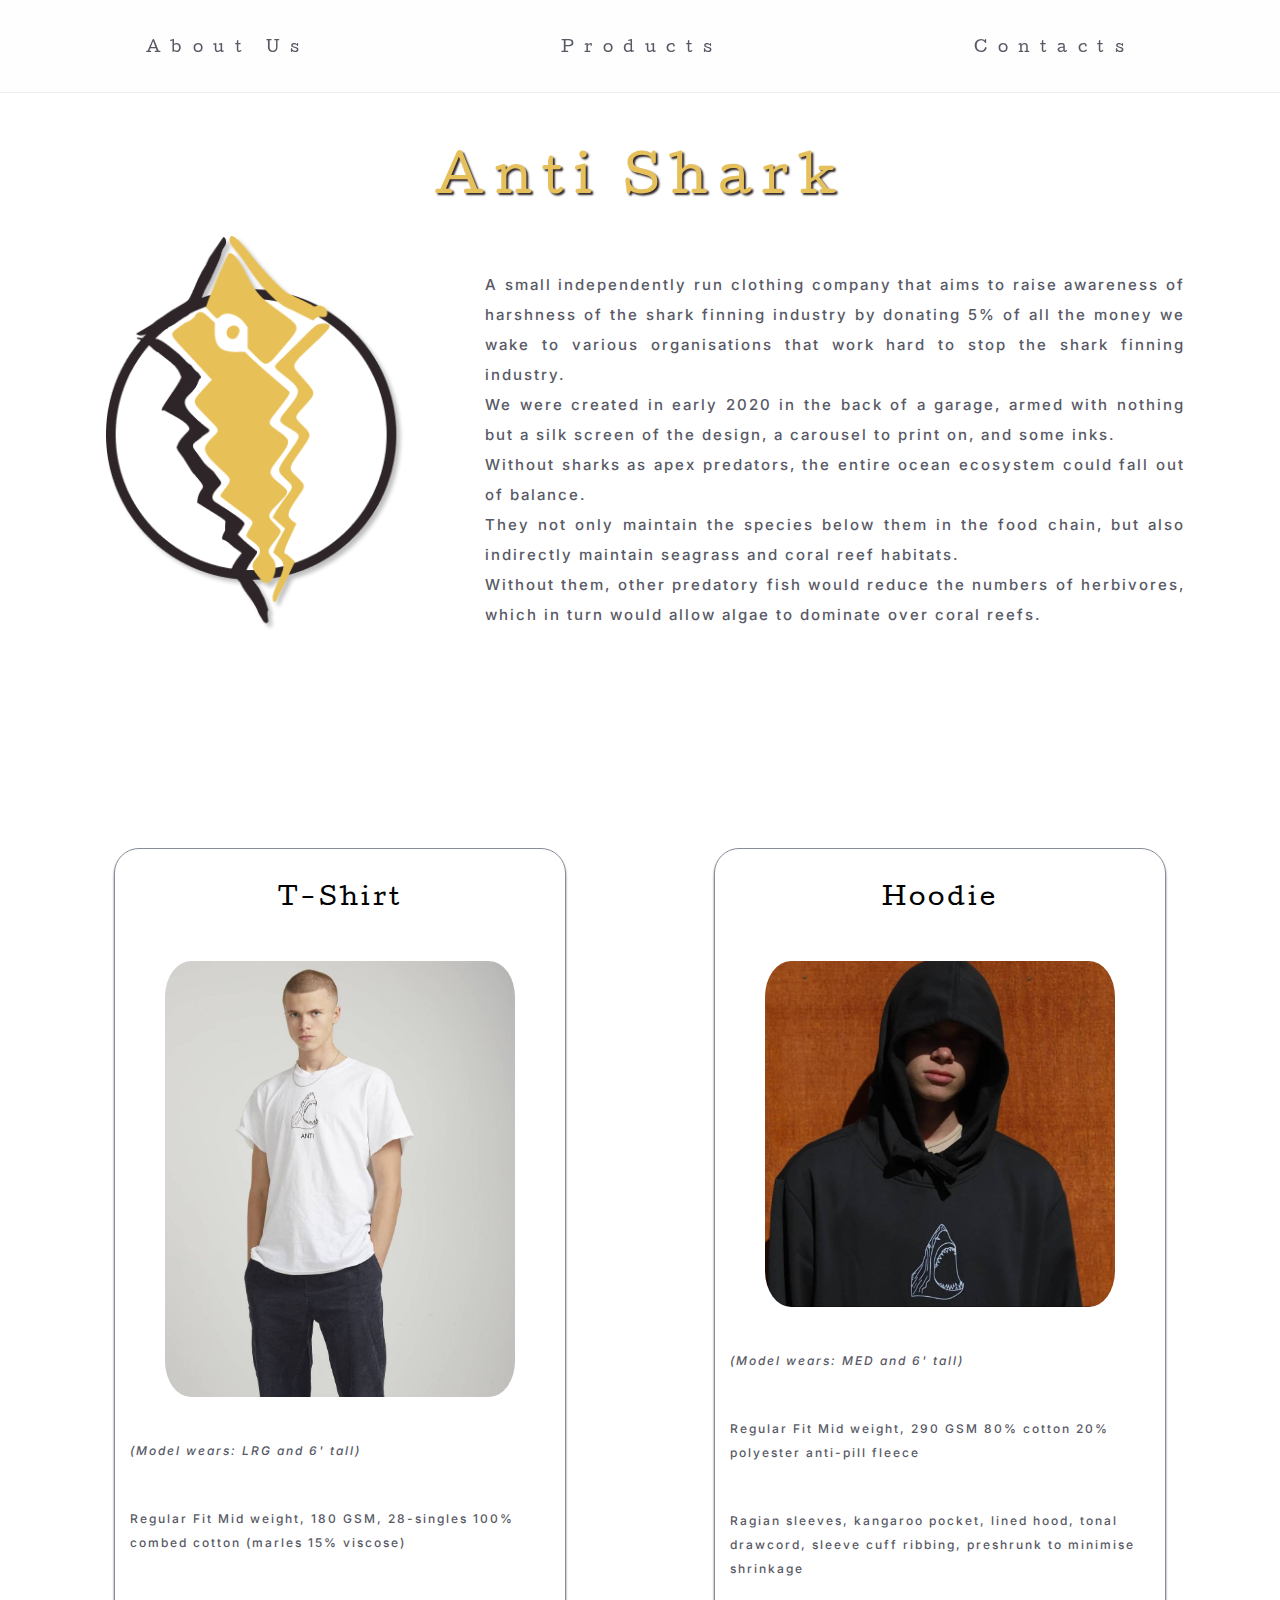
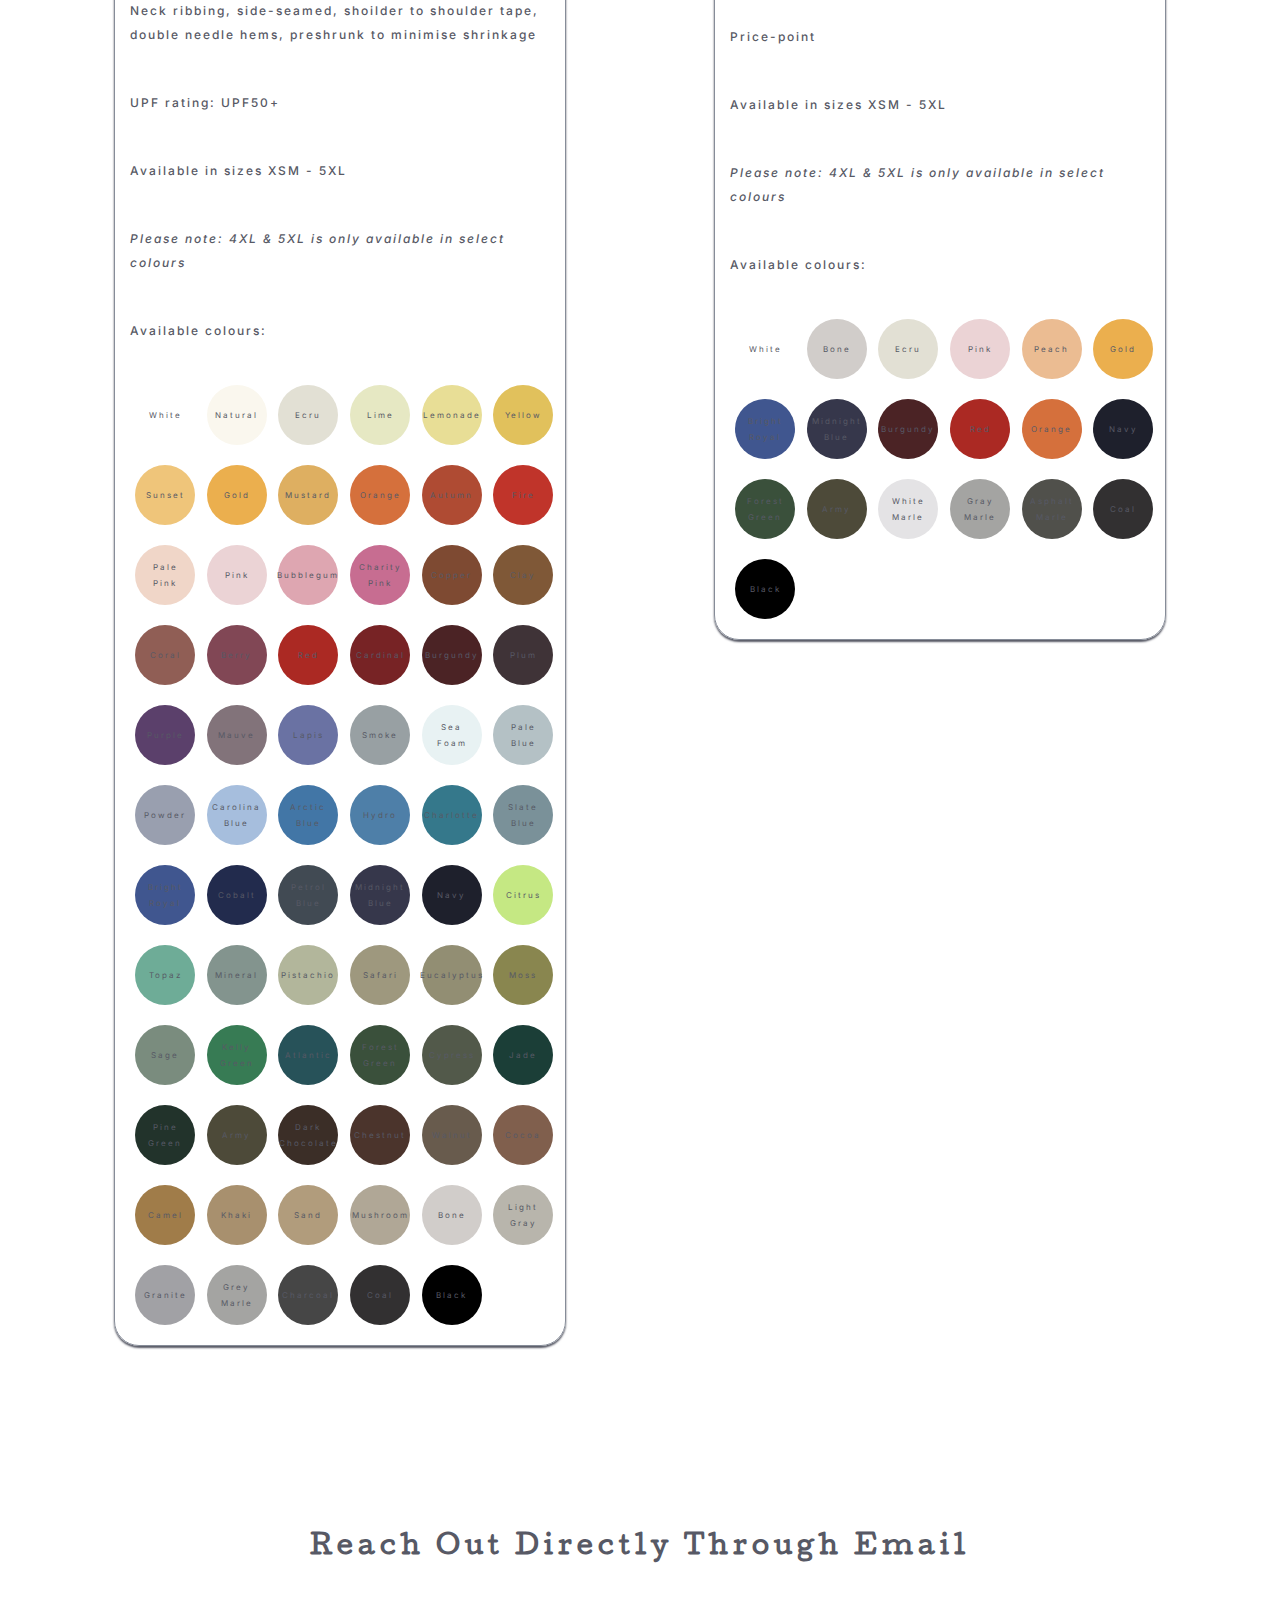
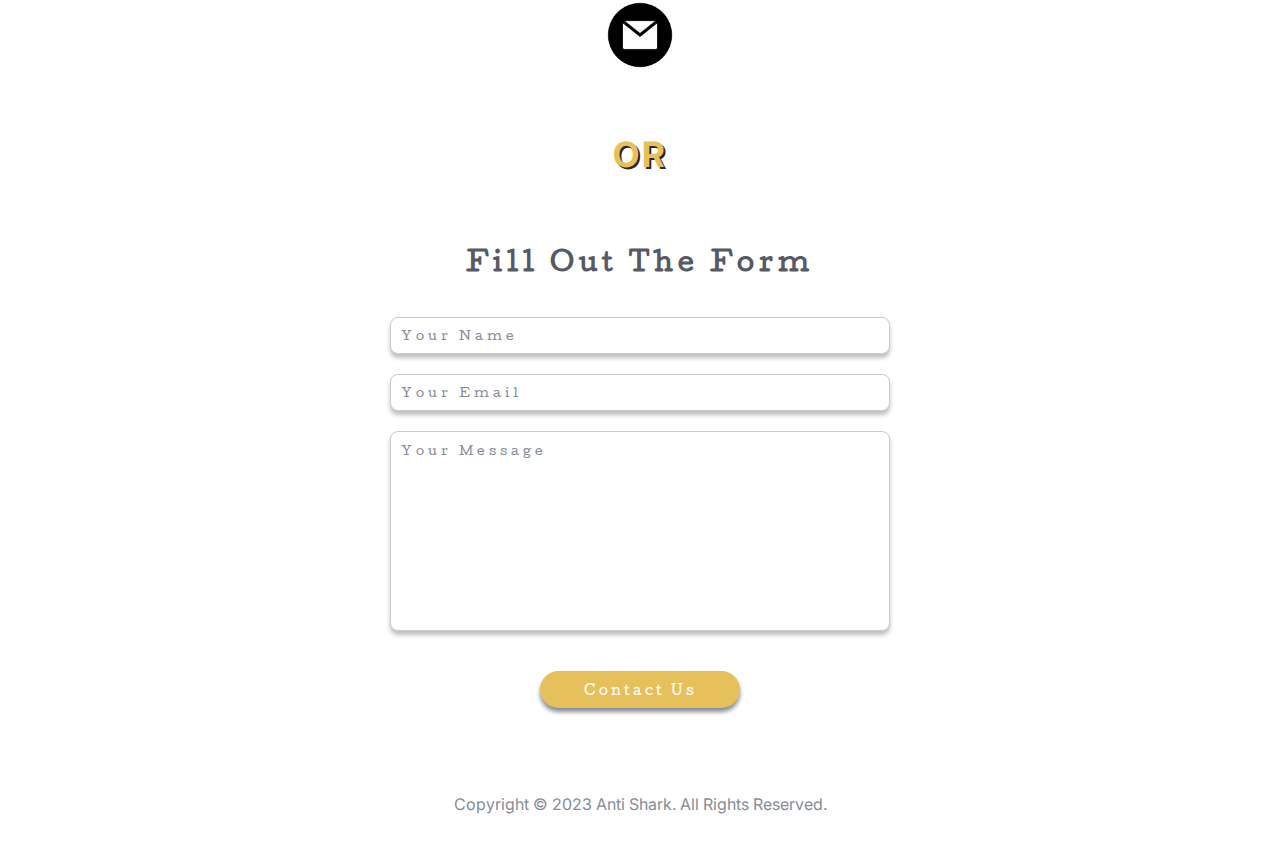
==== index.html @ c97dfd53 "rename" ====
<!DOCTYPE html>
<html lang="en">
<head>
    <meta charset="UTF-8">
    <meta name="viewport" content="width=device-width, initial-scale=1.0">
    <title>Landing</title> <!-- This name will appear as the name of the windiw/tab when the site is open-->
    <link rel="stylesheet" href="style.css">
    <link rel="stylesheet" href="mediaqueries.css">
</head>
<body>

    <nav id="nav">
        <ul class="nav-links">
            <li><a href="#about" class="about">About Us</a></li>
            <li><a href="#products" class="products">Products</a></li>
            <li><a href="#contacts" class="contacts">Contacts</a></li>
        </ul>
    </nav>
    <!-- About Section -->
    <section id="about">
        <h2>Anti Shark</h2>

        <div class="info-form">            
            <div class="logo"><img src="./assets/logo.png" alt="Logo image"></div>
            <!-- Replace the placeholder text in <p> with your text as needed -->
            <p> 
                A small independently run clothing company that aims to raise awareness of harshness of the shark finning industry by donating 5% of all the money we wake to various organisations that work hard to stop the shark finning industry.
                We were created in early 2020 in the back of a garage, armed with nothing but a silk screen of the design, a carousel to print on, and some inks.                
                Without sharks as apex predators, the entire ocean ecosystem could fall out of balance. 
                They not only maintain the species below them in the food chain, but also indirectly maintain seagrass and coral reef habitats.
                Without them, other predatory fish would reduce the numbers of herbivores, which in turn would allow algae to dominate over coral reefs.
            </p>
        </div>
    <!-- Products Section -->
    </section>
    <section id="products">
        <div class="product-form">
            <h2>T-Shirt</h2>
            <div class="image">
                <img src="/assets/t-shirt_model.jpg" alt="T-Short Model">
            </div>
                <p class="note">
                    (Model wears: LRG and 6' tall)
                </p>
                <p>
                    Regular Fit
                    Mid weight, 180 GSM, 28-singles
                    100% combed cotton (marles 15% viscose)
                </p>
                <p>
                    Neck ribbing, side-seamed, shoilder to shoulder tape,
                    double needle hems, preshrunk to minimise shrinkage
                </p>
                <p>
                    UPF rating: UPF50+
                </p>
                <p>
                    Available in sizes XSM - 5XL
                </p>
                <p class="note">
                    Please note: 4XL & 5XL is only available in select colours
                </p>
                <p>
                    Available colours:
                </p>
                <div class="color-palette">
                    <div class="color" style="--color: #FFFFFF;"><p>White</p></div>
                    <div class="color" style="--color: #FAF7EE;"><p>Natural</p></div>
                    <div class="color" style="--color: #E2E0D4;"><p>Ecru</p></div>
                    <div class="color" style="--color: #E6E8C3;"><p>Lime</p></div>
                    <div class="color" style="--color: #E8DE96;"><p>Lemonade</p></div>
                    <div class="color" style="--color: #E1C15C;"><p>Yellow</p></div>
                    <div class="color" style="--color: #EFC57A;"><p>Sunset</p></div>
                    <div class="color" style="--color: #EBAF4E;"><p>Gold</p></div>
                    <div class="color" style="--color: #DEAF61;"><p>Mustard</p></div>
                    <div class="color" style="--color: #D5703C;"><p>Orange</p></div>
                    <div class="color" style="--color: #AF4B33;"><p>Autumn</p></div>
                    <div class="color" style="--color: #C0342A;"><p>Fire</p></div>
                    <div class="color" style="--color: #F0D6C8;"><p>Pale Pink</p></div>
                    <div class="color" style="--color: #EBD3D5;"><p>Pink</p></div>
                    <div class="color" style="--color: #DEA6B1;"><p>Bubblegum</p></div>
                    <div class="color" style="--color: #C76D91;"><p>Charity Pink</p></div>
                    <div class="color" style="--color: #7E4A32;"><p>Copper</p></div>
                    <div class="color" style="--color: #7F5837;"><p>Clay</p></div>
                    <div class="color" style="--color: #905E55;"><p>Coral</p></div>
                    <div class="color" style="--color: #814755;"><p>Berry</p></div>
                    <div class="color" style="--color: #AB2923;"><p>Red</p></div>
                    <div class="color" style="--color: #772325;"><p>Cardinal</p></div>
                    <div class="color" style="--color: #4B2325;"><p>Burgundy</p></div>
                    <div class="color" style="--color: #3F3337;"><p>Plum</p></div>
                    <div class="color" style="--color: #5B406B;"><p>Purple</p></div>
                    <div class="color" style="--color: #82737A;"><p>Mauve</p></div>
                    <div class="color" style="--color: #6A72A3;"><p>Lapis</p></div>
                    <div class="color" style="--color: #98A0A3;"><p>Smoke</p></div>
                    <div class="color" style="--color: #E8F2F3;"><p>Sea Foam</p></div>
                    <div class="color" style="--color: #B4C1C5;"><p>Pale Blue</p></div>
                    <div class="color" style="--color: #999FAF;"><p>Powder</p></div>
                    <div class="color" style="--color: #A6BEDD;"><p>Carolina Blue</p></div>
                    <div class="color" style="--color: #4276A6;"><p>Arctic Blue</p></div>
                    <div class="color" style="--color: #4E7FA8;"><p>Hydro</p></div>
                    <div class="color" style="--color: #35788B;"><p>Charlotte</p></div>
                    <div class="color" style="--color: #7A9199;"><p>Slate Blue</p></div>
                    <div class="color" style="--color: #40568F;"><p>Bright Royal</p></div>
                    <div class="color" style="--color: #222B4D;"><p>Cobalt</p></div>
                    <div class="color" style="--color: #414A53;"><p>Petrol Blue</p></div>
                    <div class="color" style="--color: #36374B;"><p>Midnight Blue</p></div>
                    <div class="color" style="--color: #1E202C;"><p>Navy</p></div>
                    <div class="color" style="--color: #C5E883;"><p>Citrus</p></div>
                    <div class="color" style="--color: #6EAC97;"><p>Topaz</p></div>
                    <div class="color" style="--color: #83948E;"><p>Mineral</p></div>
                    <div class="color" style="--color: #B2B69B;"><p>Pistachio</p></div>
                    <div class="color" style="--color: #9E987E;"><p>Safari</p></div>
                    <div class="color" style="--color: #928E73;"><p>Eucalyptus</p></div>
                    <div class="color" style="--color: #89864F;"><p>Moss</p></div>
                    <div class="color" style="--color: #7A8C7E;"><p>Sage</p></div>
                    <div class="color" style="--color: #377B54;"><p>Kelly Green</p></div>
                    <div class="color" style="--color: #275259;"><p>Atlantic</p></div>
                    <div class="color" style="--color: #3A503B;"><p>Forest Green</p></div>
                    <div class="color" style="--color: #52594A;"><p>Cypress</p></div>
                    <div class="color" style="--color: #1B3E37;"><p>Jade</p></div>
                    <div class="color" style="--color: #22332B;"><p>Pine Green</p></div>
                    <div class="color" style="--color: #4D4A39;"><p>Army</p></div>
                    <div class="color" style="--color: #3B2E27;"><p>Dark Chocolate</p></div>
                    <div class="color" style="--color: #4B342C;"><p>Chestnut</p></div>
                    <div class="color" style="--color: #685B4D;"><p>Walnut</p></div>
                    <div class="color" style="--color: #805F4D;"><p>Cocoa</p></div>
                    <div class="color" style="--color: #A07C49;"><p>Camel</p></div>
                    <div class="color" style="--color: #A8906E;"><p>Khaki</p></div>
                    <div class="color" style="--color: #B19C7C;"><p>Sand</p></div>
                    <div class="color" style="--color: #B0A796;"><p>Mushroom</p></div>
                    <div class="color" style="--color: #D1CDCA;"><p>Bone</p></div>
                    <div class="color" style="--color: #B8B5AC;"><p>Light Gray</p></div>
                    <div class="color" style="--color: #A1A1A5;"><p>Granite</p></div>
                    <div class="color" style="--color: #A4A4A2;"><p>Grey Marle</p></div>
                    <div class="color" style="--color: #464646;"><p>Charcoal</p></div>
                    <div class="color" style="--color: #323031;"><p>Coal</p></div>
                    <div class="color" style="--color: #000000;"><p>Black</p></div>
                    <!-- Add more color divs as needed -->
                </div>

        </div>
        <div class="product-form">
            <h2>Hoodie</h2>
            <div class="image">
                <img src="/assets/hoodie_model.jpg" alt="Hoodie Model">
            </div>
                <p class="note">
                    (Model wears: MED and 6' tall)
                </p>
                <p>
                    Regular Fit
                    Mid weight, 290 GSM
                    80% cotton 20% polyester anti-pill fleece
                </p>
                <p>
                    Ragian sleeves, kangaroo pocket, lined hood, tonal drawcord,
                    sleeve cuff ribbing, preshrunk to minimise shrinkage
                </p>
                <p>
                    Price-point
                </p>
                <p>
                    Available in sizes XSM - 5XL
                </p>
                <p class="note">
                    Please note: 4XL & 5XL is only available in select colours
                </p>
                <p>
                    Available colours:
                </p>
                <div class="color-palette">
                    <div class="color" style="--color: #FFFFFF;"><p>White</p></div>
                    <div class="color" style="--color: #D1CDCA;"><p>Bone</p></div>
                    <div class="color" style="--color: #E2E0D4;"><p>Ecru</p></div>
                    <div class="color" style="--color: #EBD3D5;"><p>Pink</p></div>
                    <div class="color" style="--color: #EBBC92;"><p>Peach</p></div>
                    <div class="color" style="--color: #EBAF4E;"><p>Gold</p></div>
                    <div class="color" style="--color: #40568F;"><p>Bright Royal</p></div>
                    <div class="color" style="--color: #36374B;"><p>Midnight Blue</p></div>
                    <div class="color" style="--color: #4B2325;"><p>Burgundy</p></div>
                    <div class="color" style="--color: #AB2923;"><p>Red</p></div>
                    <div class="color" style="--color: #D5703C;"><p>Orange</p></div>
                    <div class="color" style="--color: #1E202C;"><p>Navy</p></div>
                    <div class="color" style="--color: #3A503B;"><p>Forest Green</p></div>
                    <div class="color" style="--color: #4D4A39;"><p>Army</p></div>
                    <div class="color" style="--color: #E4E3E5;"><p>White Marle</p></div>
                    <div class="color" style="--color: #A4A4A2;"><p>Gray Marle</p></div>
                    <div class="color" style="--color: #50504B;"><p>Asphalt Marle</p></div>
                    <div class="color" style="--color: #323031;"><p>Coal</p></div>
                    <div class="color" style="--color: #000000;"><p>Black</p></div>
                    <!-- Add more color divs as needed -->
                </div>
        </div>

    </section>
    <!-- Contacts Section -->
    <section id="contacts">
        <div class="socials">
            <h2>Reach Out Directly Through Email</h2>
            <a href="mailto:antisharkfinsoup@gmail.com"><img src="./assets/email.png" alt="Email icon"  class="contact-icon"></a>
            <p>OR</p>
            <h2>Fill Out The Form</h2>
        </div>        
        <form action="#">        
            <input type="text" id="contactName" name="name" placeholder="Your Name" required>
            <input type="email" id="contactEmail" name="email"  placeholder="Your Email" required>
            <textarea id="contactMessage" name="message" rows="4" placeholder="Your Message"></textarea> 
            <button type="submit">Contact Us</button> 
            
        </form>
        
    </section>

    <footer>
        <p>Copyright © 2023 Anti Shark. All Rights Reserved.</p>
    </footer>
    <script src="https://smtpjs.com/v3/smtp.js"></script>
    <script src="script.js"></script>
</body>
</html>
---- style.css ----
/* Fonts */

@import url('https://fonts.googleapis.com/css2?family=Cutive&family=Inter:wght@300;400;500&display=swap');




/* Color Palette / Fonts */
:root {
    --yellow: #e6c15b;
    --black:#2E2528;
    --white: #FEFEFE ;
    --dark_gray: #575965;
    --gray: #868C98;
    --Cutive: 'Cutive', serif;
    --Inter: 'Inter', sans-serif;
}

body {
    scroll-behavior: smooth;
    margin: 0;
    padding: 0;
}

section,
form {
    font-family: var(--Inter);
    padding: 20px 80px;
} 
footer p{
    font-family: var(--Inter);
    padding: 20px 80px;
    color: var(--gray);
    text-align: center;
}

#nav {
    position: fixed;
    top: 0;
    width: 100%;
    height: auto;
    z-index: 1000;
    flex-shrink: 0;
    background-color: var(--white);
    box-shadow: 0px 0px 1px 0px var(--gray);
    transition: background-color 0.3s ease;
}


.nav-links {
    display: flex;
    flex-direction: row;
    justify-content: space-around;
    list-style: none;
    padding: 20px 20px;
    align-self: center;
}

.nav-links a {
    color: var(--dark_gray);
    font-family: var(--Cutive);
    font-size: 15px;
    text-decoration: none;
    line-height: normal;
    letter-spacing: 10.5px;
}

.nav-links a:hover {
    color: var(--yellow);
    font-weight: bolder;
    letter-spacing: 15px;
}

/* Add this style for the active link */
.nav-links a.active {
    color: var(--yellow);
    font-weight: bolder;
    position: relative;
    font-size: 25px;
    letter-spacing: 15px;
}

/* About Section */
#about {
    display: flex;
    flex-direction: column; /* Change to column to stack elements vertically */
    align-items: center; /* Align items to the center */
    padding: 40px 40px;
}

.logo {
    align-self: center; /* Align logo to the right within the column */
    padding: 10px 10px;
}

.logo img {
    width: 300px;
    height: auto; /* Maintain aspect ratio */
}

.info-form {
    display: flex;
    flex-direction: row;
    padding: 20px 50px;
    white-space: pre-line;
    line-height: 1.5;
    justify-content: space-around;
    gap: 70px;
}

#about h2 {
    margin-top: 100px;
    margin-bottom: 0;
    color: var(--yellow);
    font-family: var(--Cutive);
    font-weight: lighter;
    letter-spacing: 10px;
    font-size: 50px;
    text-shadow: 2px 2px 2px var(--black);
}

.info-form p,
.socials p,
.product-form p {
    color: var(--dark_gray);
    font-family: var(--Inter);
    font-weight: 500;
    font-size: 15px;
    line-height: 2;
    letter-spacing: 2px;
    max-width:700px;
    height:auto;
    text-align: justify;
}

/* Products Section */

#products {
    display: flex;
    flex-direction: row; /* Change to row to stack elements horizontally */
    align-items: flex-start; /* Align items to the center */
    padding: 40px 40px;
    justify-content: space-around;
}

.product-form {
    margin-top: 100px;
    display: flex;
    flex-direction: column;
    max-width: 450px;
    height: fit-content;
    box-shadow: 0px 2px 2px 0px var(--dark_gray);
    border-radius: 25px;
    border: 1px solid var(--gray);
}

.product-form h2 {
    text-align:center;
    font-weight: lighter;
    font-family: var(--Cutive);
    letter-spacing: 3px;
    padding: 10px;
}

.image{
    display: flex;
    align-self: center;
}

.product-form img {
    height: auto;
    max-width: 350px;
    padding: 20px 30px;
    border-radius: 3.5rem;    
}


.product-form p {
    text-align:left;
    padding: 10px 15px;
    font-size: 12px;
}

.note {
    font-style:italic;
}


.color-palette {
    display: grid;
    grid-template-columns: repeat(auto-fill, minmax(50px, 1fr));
    gap: 20px;
    margin: 20px 20px;
}

.color {
    width: 60px;
    height: 60px;
    border-radius: 50%;
    background-color: var(--color);
    cursor: pointer;
    transition: transform 0.3s ease-in-out;
    display: flex;
    flex-direction: column;
    justify-content: center;
    align-items: center;
}

.color p {
    font-size: 8px;
    font-weight: normal;
    text-align: center;
}

.color:hover {
    transform: scale(2);
}





/* Contact Section */


#contacts {
    display: flex;
    flex-direction: column;
    align-items: center;
}
.socials,
form {
    display: flex;
    flex-direction: column;
    align-items: center;
}
.socials {
    margin-top: 100px;
}

.socials h2 {
    margin-bottom: 30px;
    color: var(--dark_gray);
    font-family: var(--Cutive);
    font-weight: light;
    letter-spacing: 5px;
    font-size: 25px;
    text-align: center;
}

.socials p {
    font-weight: bold;
    color: var(--yellow);
    text-shadow: 2px 2px 0px var(--black);
    letter-spacing: 3px;
    font-size: 35px;

}

.contact-icon {
    padding:5px;
    height: 5rem;
    cursor: pointer;
}

form {
    align-items: center;
    padding: 10px 30px;
    gap: 20px;
}

form input,
form textarea {
    width: 500px; /* Adjusted width to account for padding and border */
    padding: 10px;
    border: 1px solid #ccc;
    box-shadow: 0px 4px 4px 0px rgba(0, 0, 0, 0.25);
    box-sizing: border-box; /* Ensures the padding and border are included in the total width */
    align-self: center;
    margin: auto;
    border-radius: .5rem;
}
form textarea {
    resize: none; /* Disallow vertical resizing */
    min-height: 200px; /* Set a minimum height */
}

form input::placeholder,
form textarea::placeholder{
    color: var(--gray);
    font-family: var(--Cutive);
    font-size: 12px;
    font-style: normal;
    font-weight: 400;
    line-height: normal;
    letter-spacing: 4px;
}

button {
    background-color: var(--yellow);
    border-radius: 5rem;
    width: 200px;
    height: auto;
    padding: 10px 10px;
    margin: 20px;
    text-align: center;
    box-shadow: 0px 4px 4px 0px var(--gray);
    color: var(--white);
    text-decoration: none;
    font-family: var(--Cutive);
    letter-spacing: 3px;
    border: none;
}



button:hover {
    background-color: var(--black);
    box-shadow: 0px 4px 4px 0px var(--yellow);
    cursor: pointer;
}
---- mediaqueries.css ----
/* Add these media queries for responsiveness */

@media  screen and (max-width: 430px) {

    .nav-links a {
        font-size: 9px;
        letter-spacing: 1px;
    }
    .nav-links a.active {
        font-weight: bold;
        font-size: 15px;
        letter-spacing: 10px;
    }

    form input, 
    textarea {
        max-width: 400px;
    }

}

@media screen and (max-width: 600px) {
    section,
    form {
        padding: 20px; /* Adjust padding for smaller screens */
    }

    footer p {
        padding: 20px;
    }

    #nav .nav-links {
        padding: 10px;
    }

    .nav-links a {
        font-size: 12px;
        letter-spacing: 6px;
    }

    #about {
        padding: 20px;
    }

    .info-form {
        flex-direction: column;
        padding: 20px;
        gap: 20px;
    }

    #about h2 {
        margin-top: 100px;
        font-size: 30px;
        letter-spacing: 6px;
    }

    .logo img {
        width: 200px;
        height: auto; /* Maintain aspect ratio */
    }


    .info-form p,
    .socials p,
    .product-form p {
        max-width: 100%;
    }

    #products,
    .product-form,
    .product-form img,
    #contacts,
    .socials,
    form {
        padding: 20px;
        flex-direction: column;
        align-self: center;
    }

    .image {
        flex-direction: column;
        align-self: center;
    }

    .product-form img {
        max-width: 100%;
        padding: 10px;
    }

    .product-form p {
        font-size: 12px;
        padding: 10px;
    }

    .color {
        width: 60px;
        height: 60px;
    }
    .color p{
        font-size: 8px;
    }

    .socials h2 {
        font-size: 20px;
        letter-spacing: 4px;
    }

    .socials p {
        font-size: 25px;
    }

    form input,
    textarea {
        width: 500px; /* Adjusted width to fit smaller screens */
    }
}
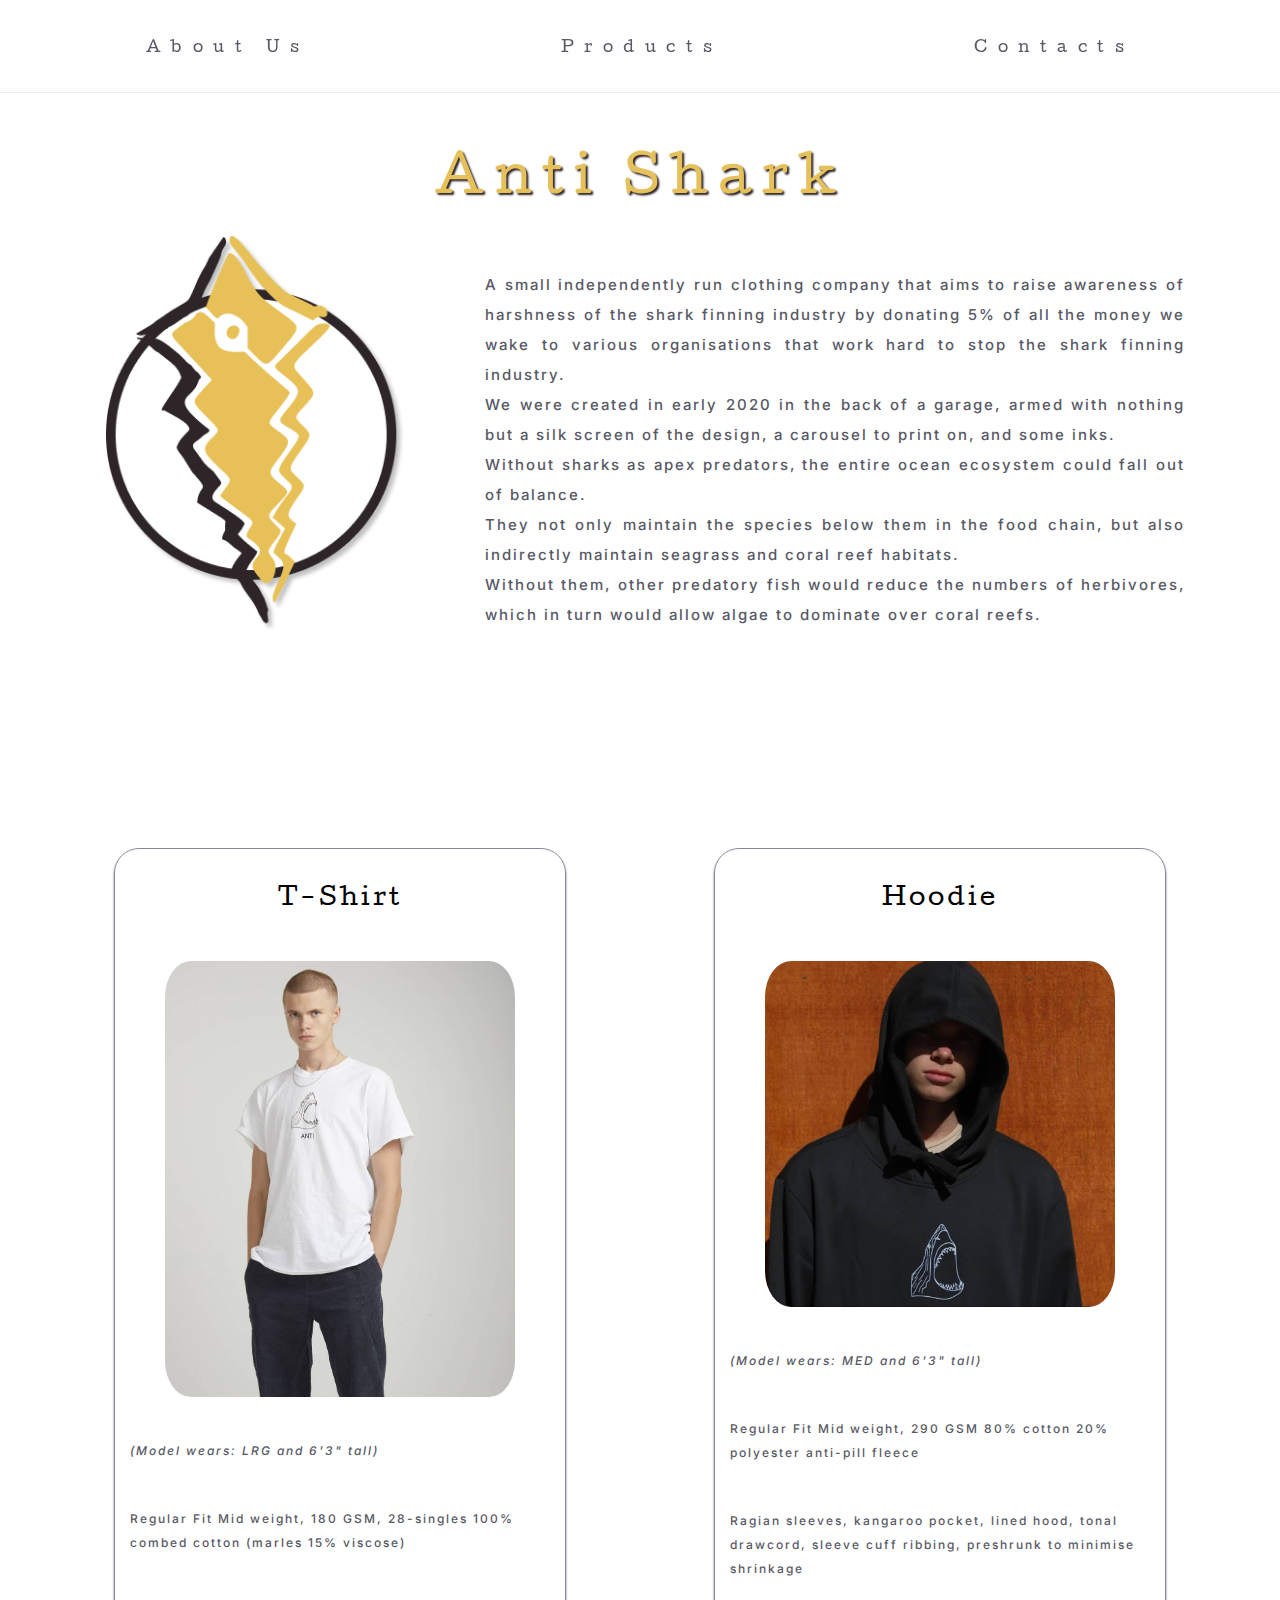
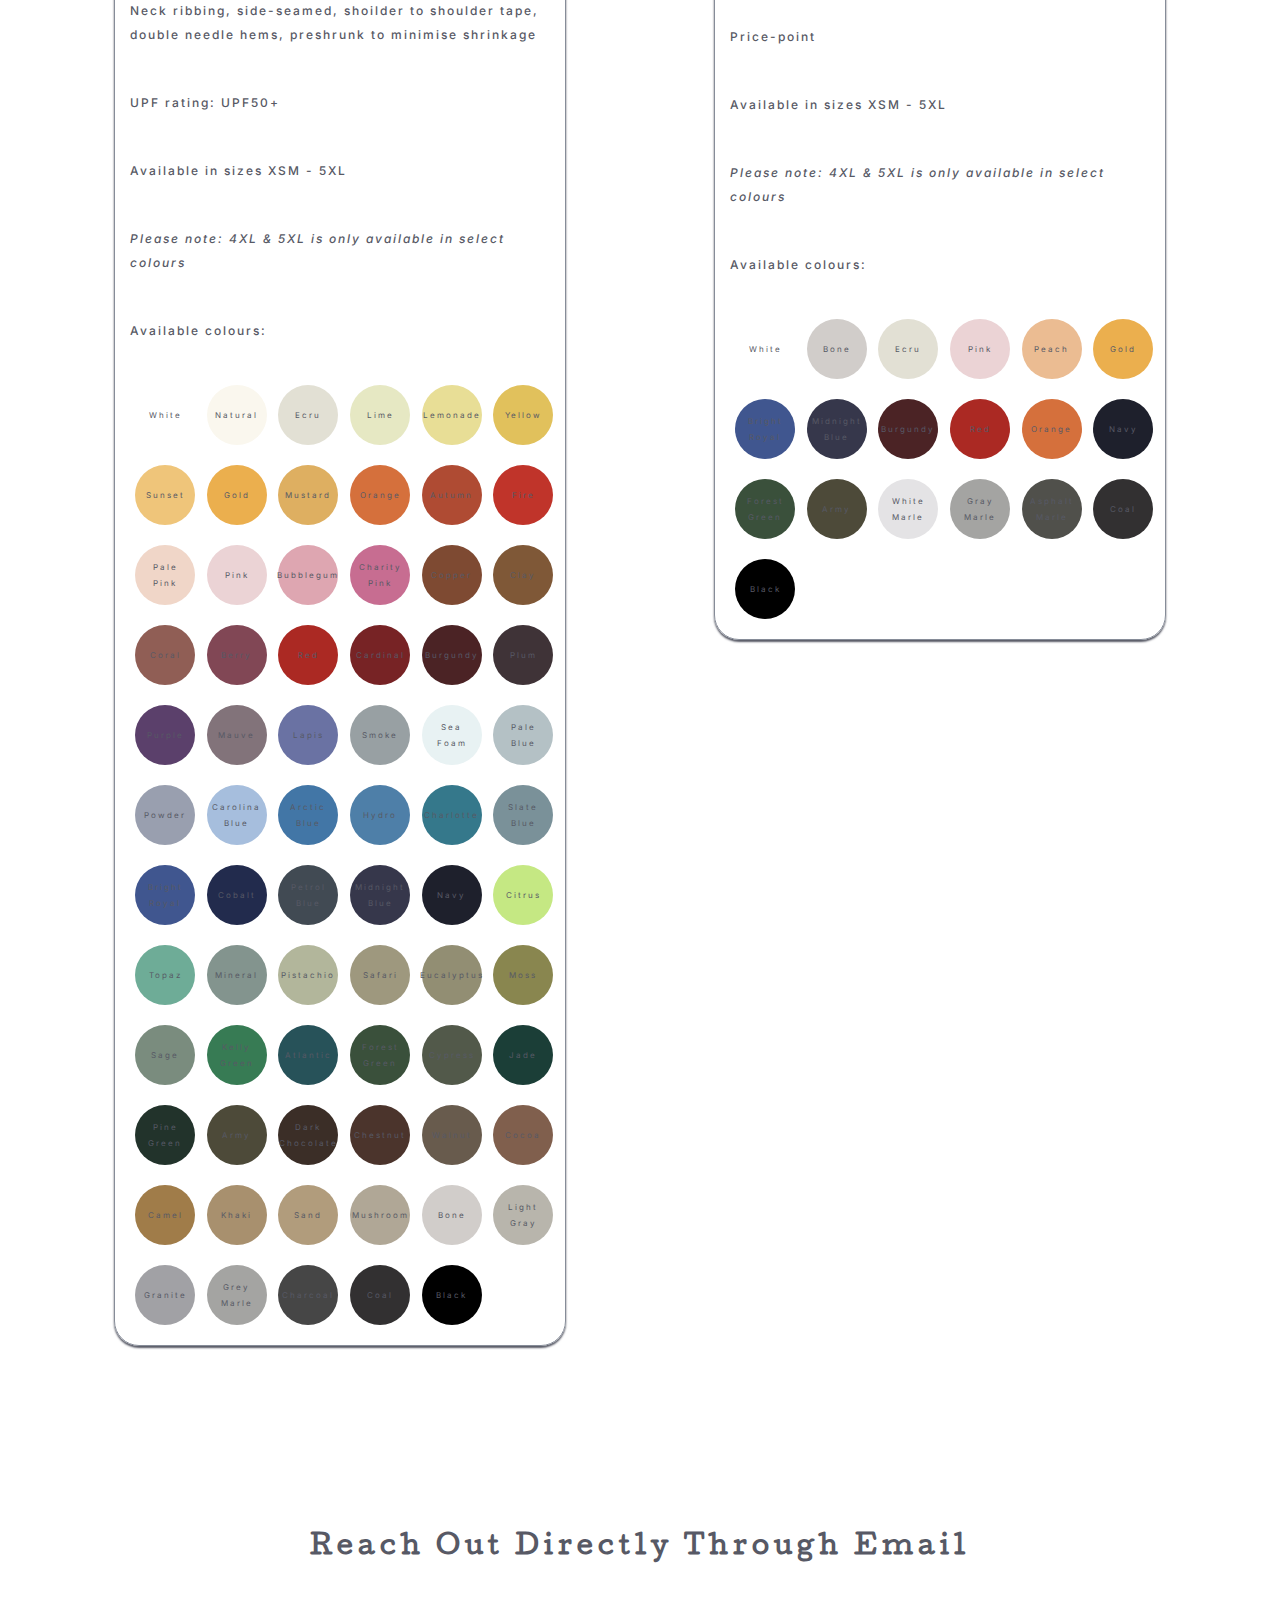
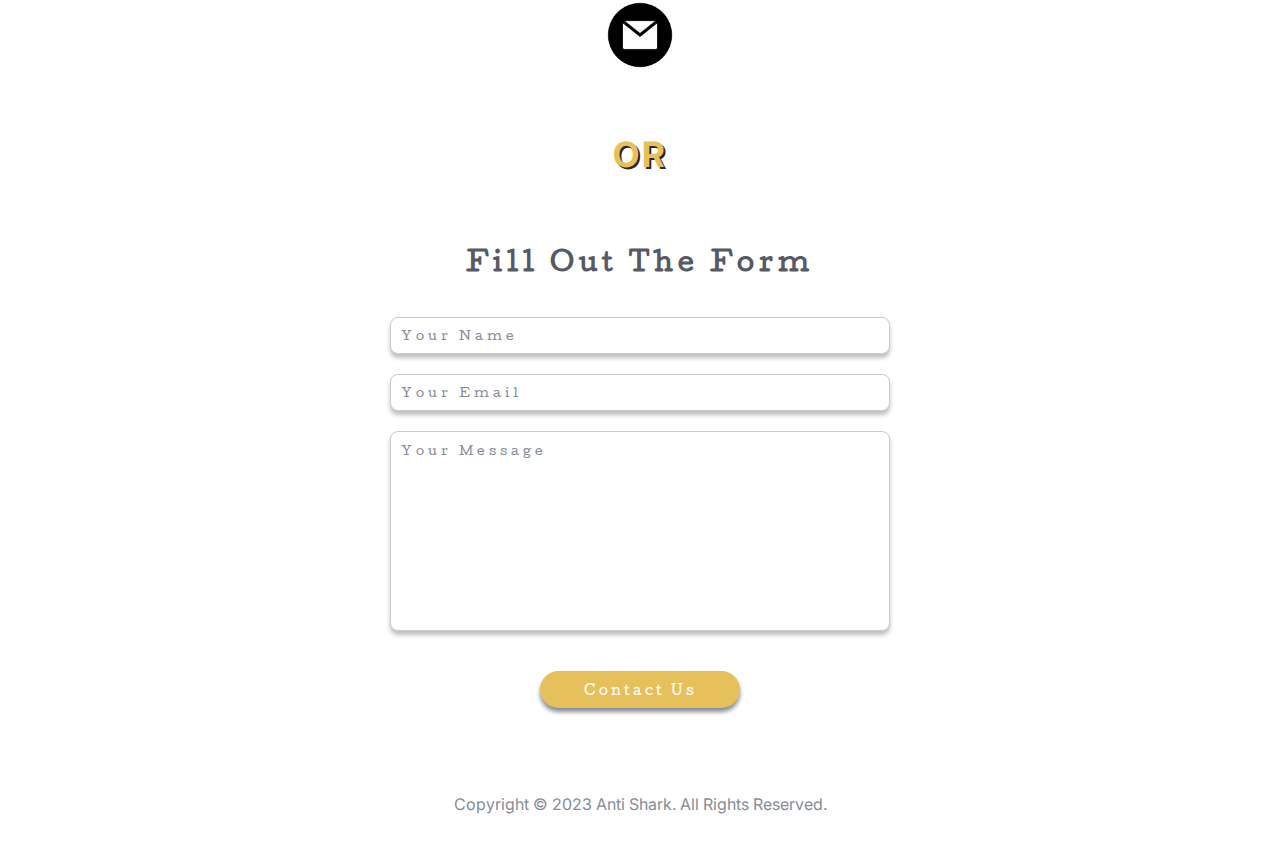
==== commit a2889c2b: "Small Fixes" ====
--- a/index.html
+++ b/index.html
@@ -40,7 +40,7 @@
                 <img src="/assets/t-shirt_model.jpg" alt="T-Short Model">
             </div>
                 <p class="note">
-                    (Model wears: LRG and 6' tall)
+                    (Model wears: LRG and 6'3" tall)
                 </p>
                 <p>
                     Regular Fit
@@ -145,7 +145,7 @@
                 <img src="/assets/hoodie_model.jpg" alt="Hoodie Model">
             </div>
                 <p class="note">
-                    (Model wears: MED and 6' tall)
+                    (Model wears: MED and 6'3" tall)
                 </p>
                 <p>
                     Regular Fit
--- a/mediaqueries.css
+++ b/mediaqueries.css
@@ -14,7 +14,8 @@
 
     form input, 
     textarea {
-        max-width: 400px;
+        max-width: 300px;
+        padding: 10px;
     }
 
 }
